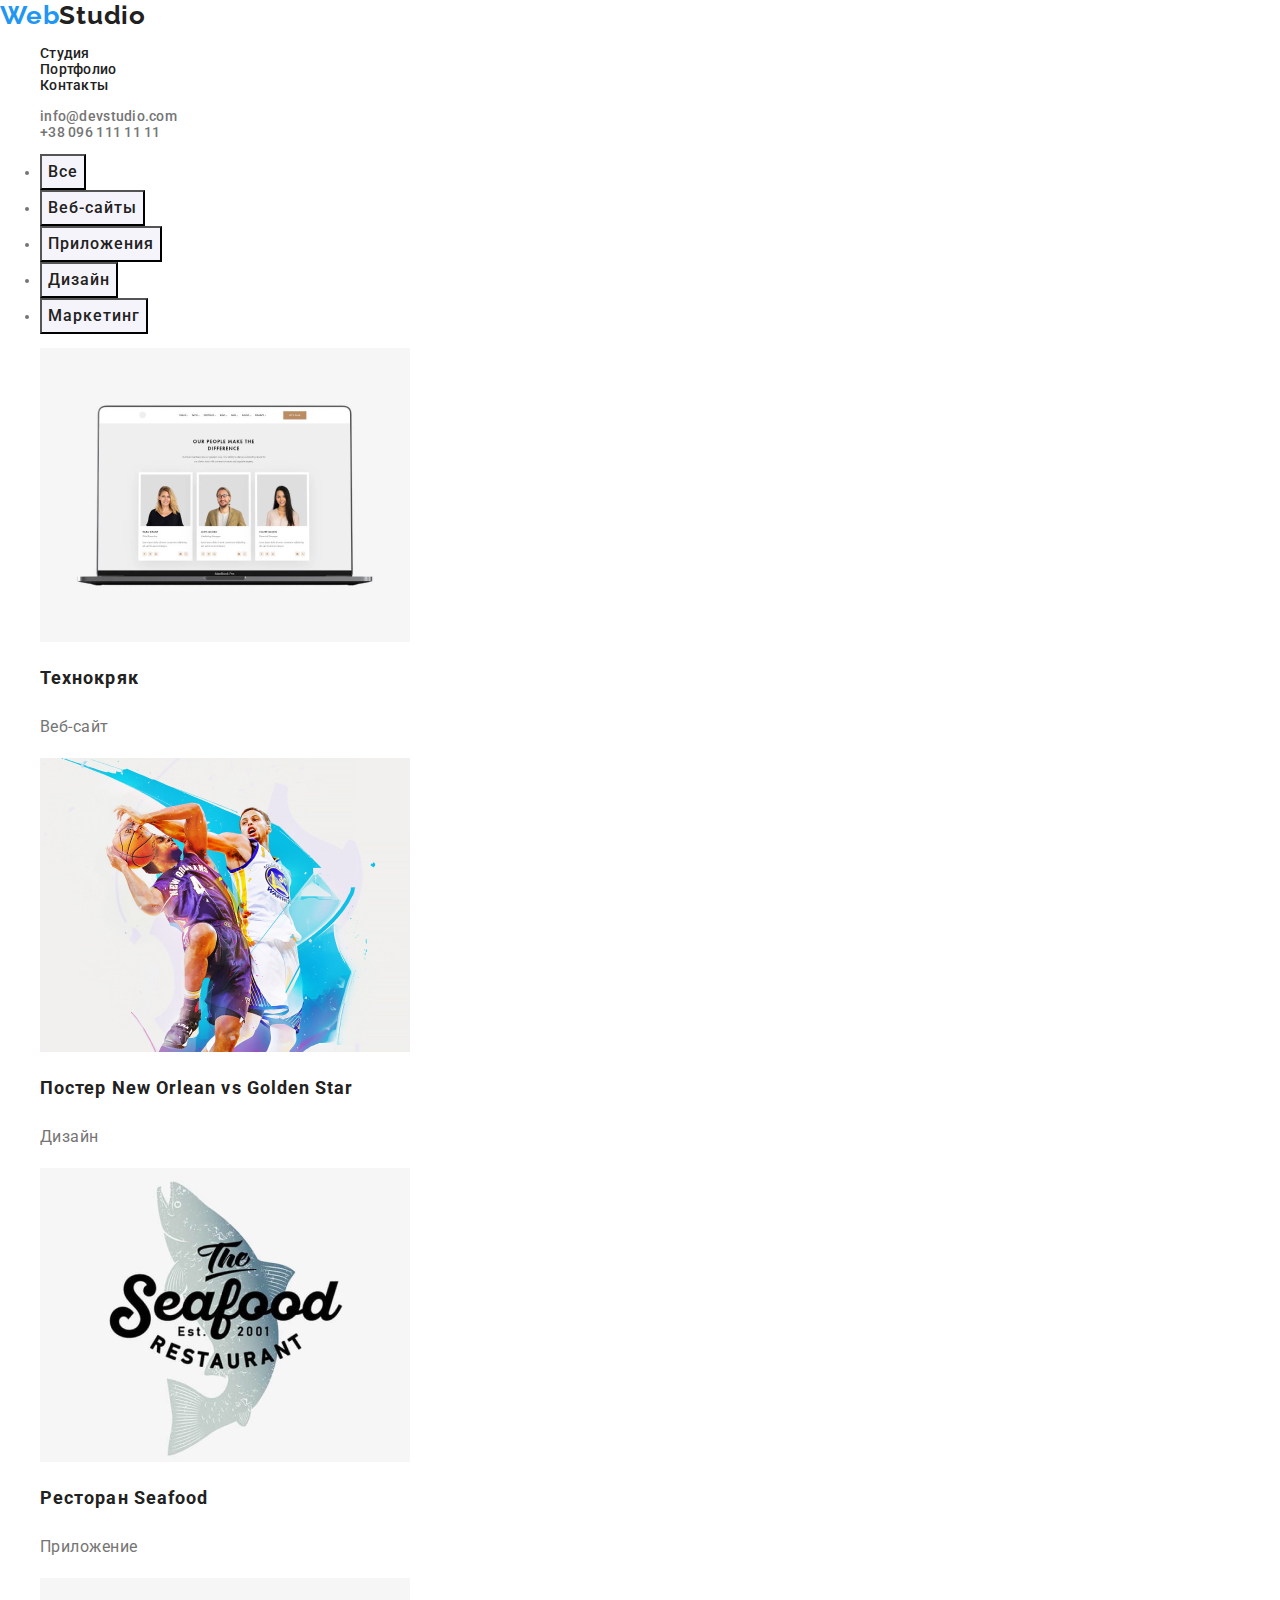
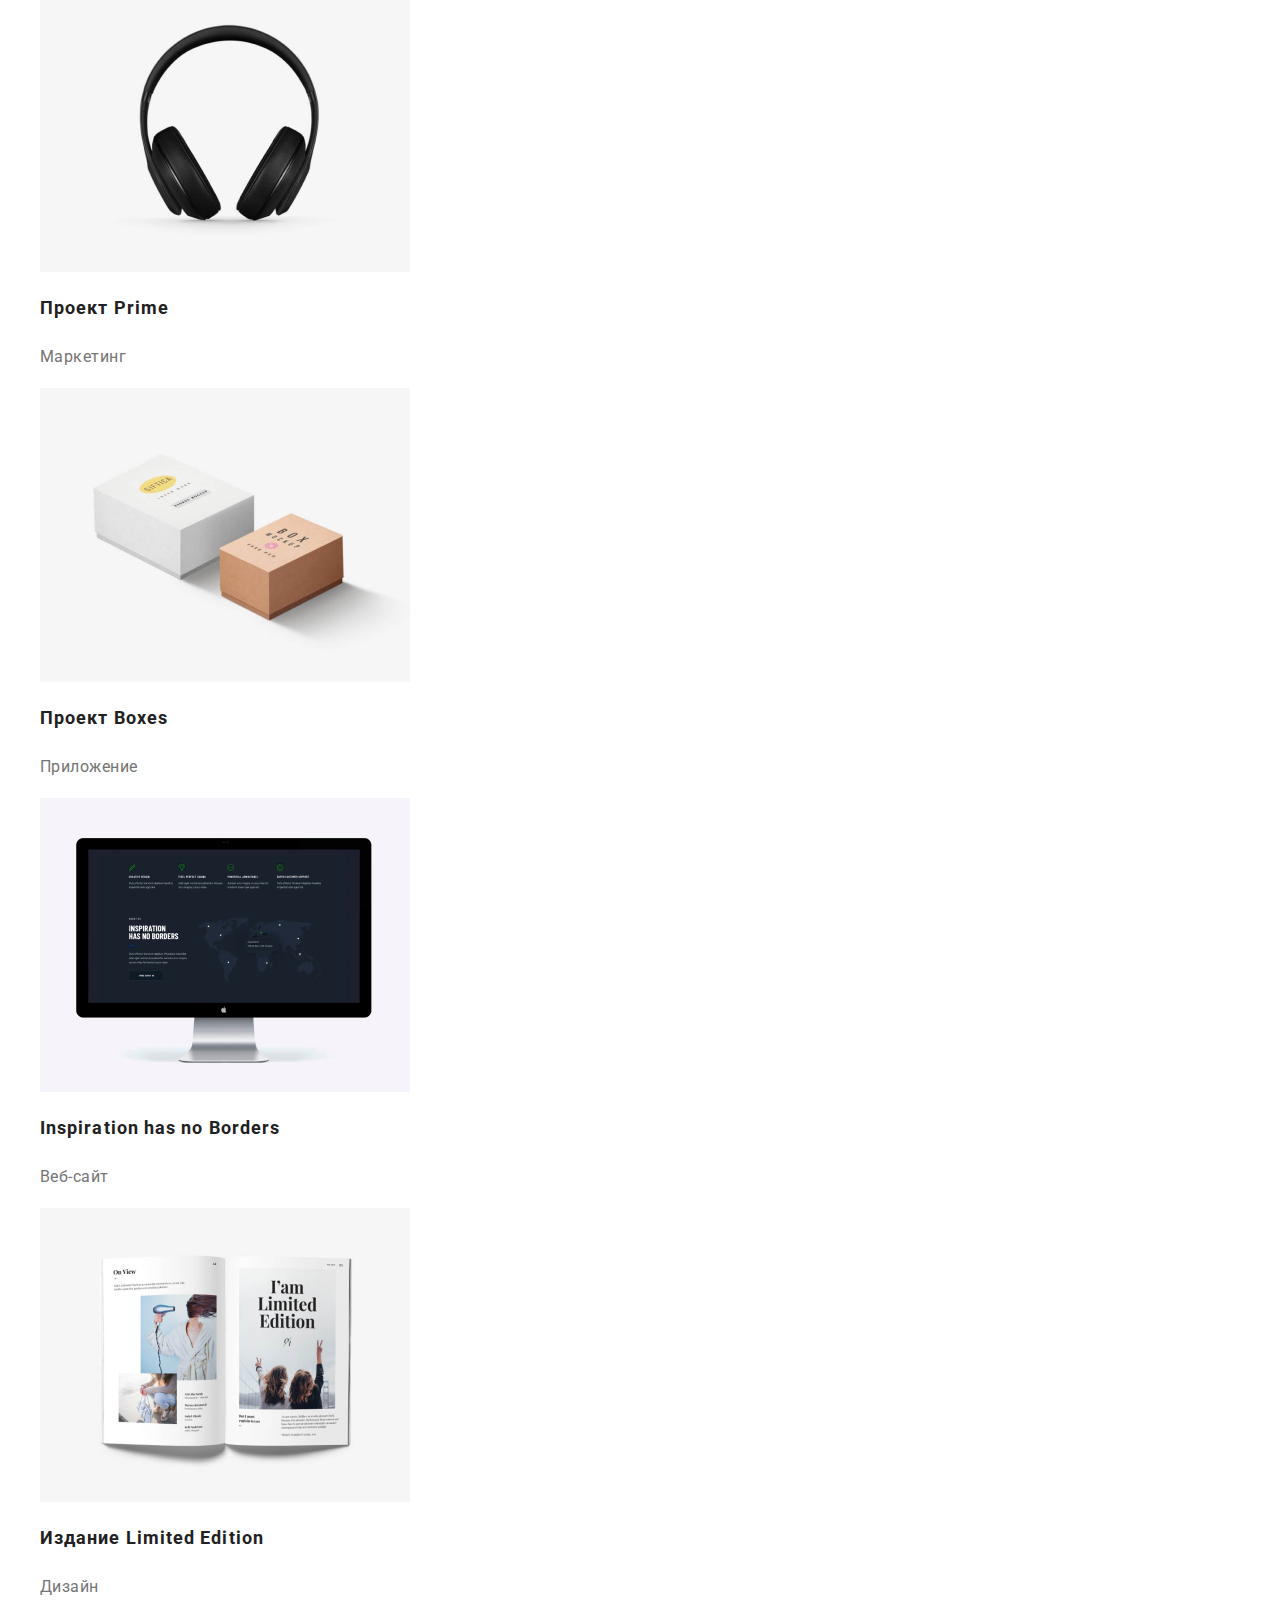
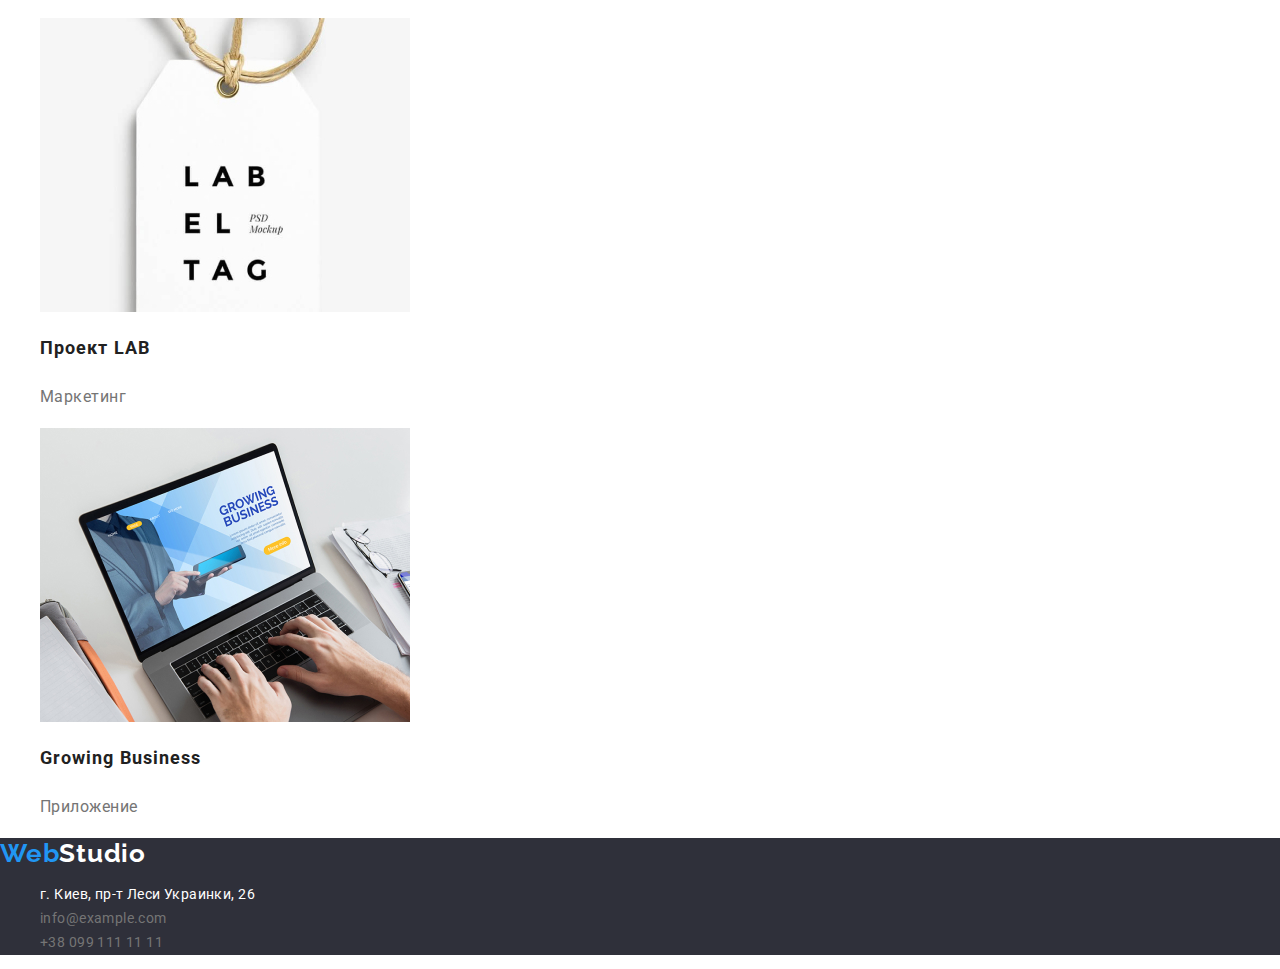
==== portfolio.html @ 71096f11 "копирует дз из предыдущего репозитория" ====
<!DOCTYPE html>
<html lang="ru">
  <head>
    <meta charset="UTF-8" />
    <meta name="viewport" content="width=device-width, initial-scale=1.0" />
    <link
      rel="stylesheet"
      href="https://cdnjs.cloudflare.com/ajax/libs/modern-normalize/1.0.0/modern-normalize.min.css"
    />
    <link
      href="https://fonts.googleapis.com/css2?family=Raleway:wght@700&family=Roboto:wght@400;500;700;900&display=swap"
      rel="stylesheet"
    />
    <link rel="stylesheet" href="./css/style.css" />
    <title>WebStudio</title>
  </head>

  <body>
    <!-- Header -->
    <header>
      <nav>
        <a lang="en" href="./index.html" class="logo"
          ><span class="logo-accent">Web</span>Studio</a
        >
        <ul class="top-menu list">
          <li><a href="./index.html" class="link">Студия</a></li>
          <li><a href="./portfolio.html" class="link">Портфолио</a></li>
          <li><a href="" class="link">Контакты</a></li>
        </ul>
      </nav>

      <address>
        <ul class="top-address list">
          <li>
            <a href="mailto:info@devstudio.com" class="link"
              >info@devstudio.com</a
            >
          </li>
          <li>
            <a href="tel:+380961111111" class="link">+38 096 111 11 11</a>
          </li>
        </ul>
      </address>
    </header>

    <!-- Main -->

    <main>
      <!-- Фильтр -->

      <ul class="filter">
        <li><button type="button" class="button">Все</button></li>
        <li><button type="button" class="button">Веб-сайты</button></li>
        <li><button type="button" class="button">Приложения</button></li>
        <li><button type="button" class="button">Дизайн</button></li>
        <li><button type="button" class="button">Маркетинг</button></li>
      </ul>

      <!-- Карточки -->

      <ul class="list">
        <li>
          <img
            src="./image/sait.jpg"
            alt="Веб-сайт компании"
            width="370"
            height="294"
          />
          <h2 class="name-card">Технокряк</h2>
          <p class="text-card">Веб-сайт</p>
        </li>
        <li>
          <img
            src="./image/basketball.jpg"
            alt="Дизайн постера"
            width="370"
            height="294"
          />
          <h2 class="name-card">Постер New Orlean vs Golden Star</h2>
          <p class="text-card">Дизайн</p>
        </li>
        <li>
          <img
            src="./image/restaurant.jpg"
            alt="Приложение для ресторана"
            width="370"
            height="294"
          />
          <h2 class="name-card">Ресторан Seafood</h2>
          <p class="text-card">Приложение</p>
        </li>
        <li>
          <img
            src="./image/naushniki.jpg"
            alt="Наушники"
            width="370"
            height="294"
          />
          <h2 class="name-card">Проект Prime</h2>
          <p class="text-card">Маркетинг</p>
        </li>
        <li>
          <img
            src="./image/boxes.jpg"
            alt="Две коробки"
            width="370"
            height="294"
          />
          <h2 class="name-card">Проект Boxes</h2>
          <p class="text-card">Приложение</p>
        </li>
        <li>
          <img
            src="./image/karta.jpg"
            alt="Веб-сайт"
            width="370"
            height="294"
          />
          <h2 class="name-card">Inspiration has no Borders</h2>
          <p class="text-card">Веб-сайт</p>
        </li>
        <li>
          <img
            src="./image/izdanie.jpg"
            alt="Дизайн для издания"
            width="370"
            height="294"
          />
          <h2 class="name-card">Издание Limited Edition</h2>
          <p class="text-card">Дизайн</p>
        </li>
        <li>
          <img
            src="./image/lab.jpg"
            alt="Проект LAB"
            width="370"
            height="294"
          />
          <h2 class="name-card">Проект LAB</h2>
          <p class="text-card">Маркетинг</p>
        </li>
        <li>
          <img
            src="./image/noutbook.jpg"
            alt="Ноутбук"
            width="370"
            height="294"
          />
          <h2 class="name-card">Growing Business</h2>
          <p class="text-card">Приложение</p>
        </li>
      </ul>
    </main>

    <!-- Footer -->

    <footer class="footer">
      <div>
        <a lang="en" href="./index.html" class="logo"
          ><span class="logo-accent">Web</span>Studio</a
        >
        <address>
          <ul class="footer-address list">
            <li>
              <a
                href="https://goo.gl/maps/jd2Q6fffBSF1kD2X9"
                class="link contact-address"
                target="_blank"
                >г. Киев, пр-т Леси Украинки, 26</a
              >
            </li>
            <li>
              <a href="mailto:info@example.com" class="link"
                >info@example.com</a
              >
            </li>
            <li>
              <a href="tel:+380991111111" class="link">+38 099 111 11 11</a>
            </li>
          </ul>
        </address>
      </div>
    </footer>
  </body>
</html>
---- css/style.css ----
:root {
  --main-color: #757575;
  --accent-color: #2196f3;
  --title-color: #212121;
  --white-color: #ffffff;
  --bgc-footer: #2f303a;
  --footer-color: color: rgba(255, 255, 255, 0.6);
  --btn-filter-color: #F5F4FA;
}

/* Base */

body {
    font-family: Roboto;
    font-style: normal;
    font-weight: 400;
    font-size: 14px;
    line-height: 1.16;
    letter-spacing: 0.02em;

    color: var(--main-color);
}

.list {
  list-style: none;
}

.link {
  text-decoration: none;
      font-style: normal;
}

.button {
font-weight: 700;
font-size: 16px;
line-height: 1.87;
letter-spacing: 0.06em;

  background-color: var(--accent-color);
  color: var(--white-color);
}

.title {
  font-size: 14px;
font-weight: 700;
letter-spacing: 0.03em;
text-transform: uppercase;

  color: var(--title-color);
}

/* Header */

.logo {
  font-family: Raleway;
  font-size: 26px;
  font-weight: 700;
  line-height: 1.19;
  letter-spacing: 0.03em;

  color: var(--title-color);
  text-decoration: none;
}

.logo-accent {
 color: var(--accent-color);
}

.top-menu .link {
  font-weight: 500;
  color: var(--title-color);
}

.top-menu .link:hover,
.top-menu .link:focus {
  color: var(--accent-color);
}

.top-address .link {
  font-weight: 500;
  color: var(--main-color);
}

.top-address .link:hover,
.top-address .link:focus {
  color: var(--accent-color);
}

/* Герой */

.hero {
  background-color: var(--title-color);
}

.main-title {
font-weight: 900;
font-size: 44px;
line-height: 1.36;
letter-spacing: 0.06em;
text-transform: uppercase;

  color: var(--white-color);
}

/* Преимущества */

.advantage .text {
  line-height: 1.71;

letter-spacing: 0.03em;
}

/* Чем мы занимаемся */


/* Команда */

.name {
  font-weight: 500;
font-size: 16px;
line-height: 1.18;
letter-spacing: 0.03em;
color: var(--title-color);
}

/* Footer */

.footer {
  background-color: var(--bgc-footer);
}

.footer-address {
  font-size: 14px;
line-height: 1.71;
letter-spacing: 0.03em;
}

.footer .logo {
  color: var(--white-color);
}

.footer-address .link {
  color: var(--footer-color);
}

.footer-address .contact-address {
    color: var(--white-color);
}


/* Portfolio */

/* filter */

.filter .button {
  background-color: var(--btn-filter-color);
  color: var(--title-color);
  font-weight: 500;
}

.filter .button:hover, .filter .button:focus {
  background-color: var(--accent-color);
  color: var(--white-color);
  
}

/* Cards */

.name-card {
  font-weight: 700;
font-size: 18px;
line-height: 2;
letter-spacing: 0.06em;
color: var(--title-color);
}

.text-card {
  font-size: 16px;
line-height: 1.87;
letter-spacing: 0.03em;
}
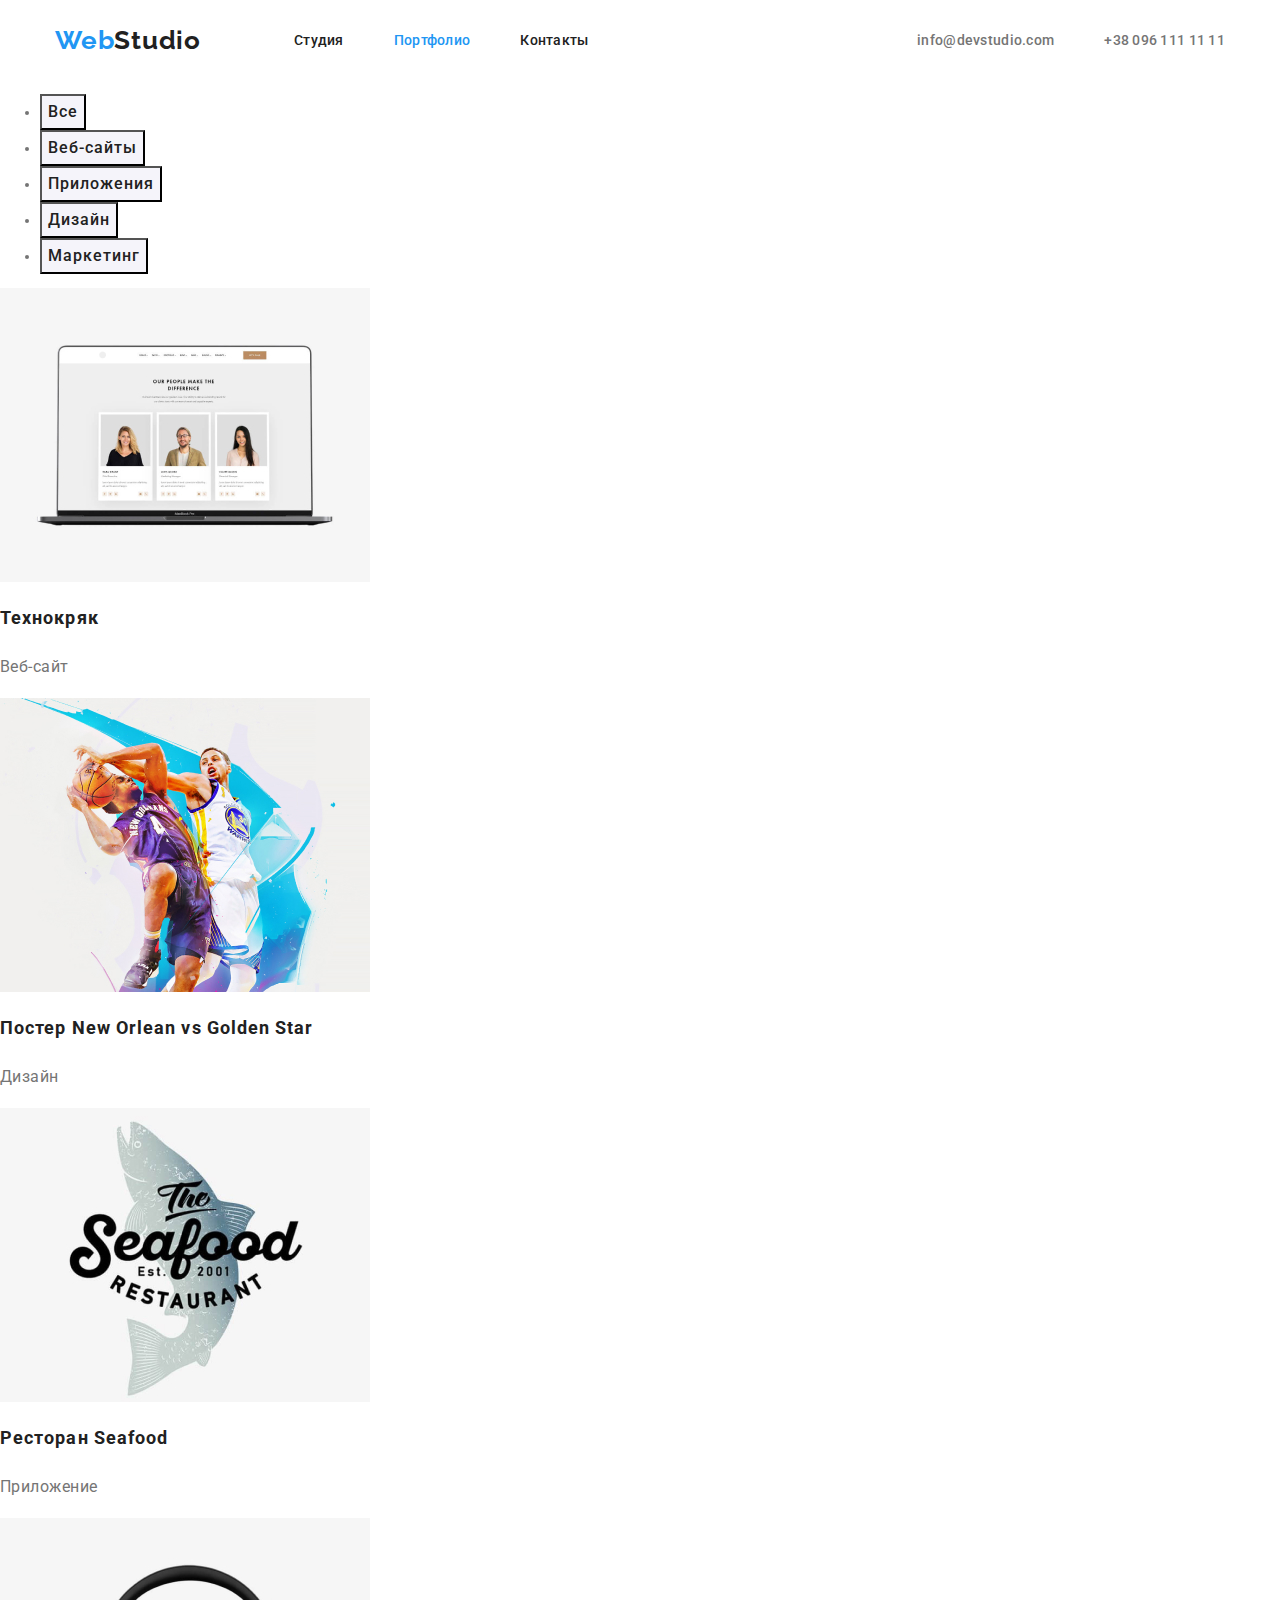
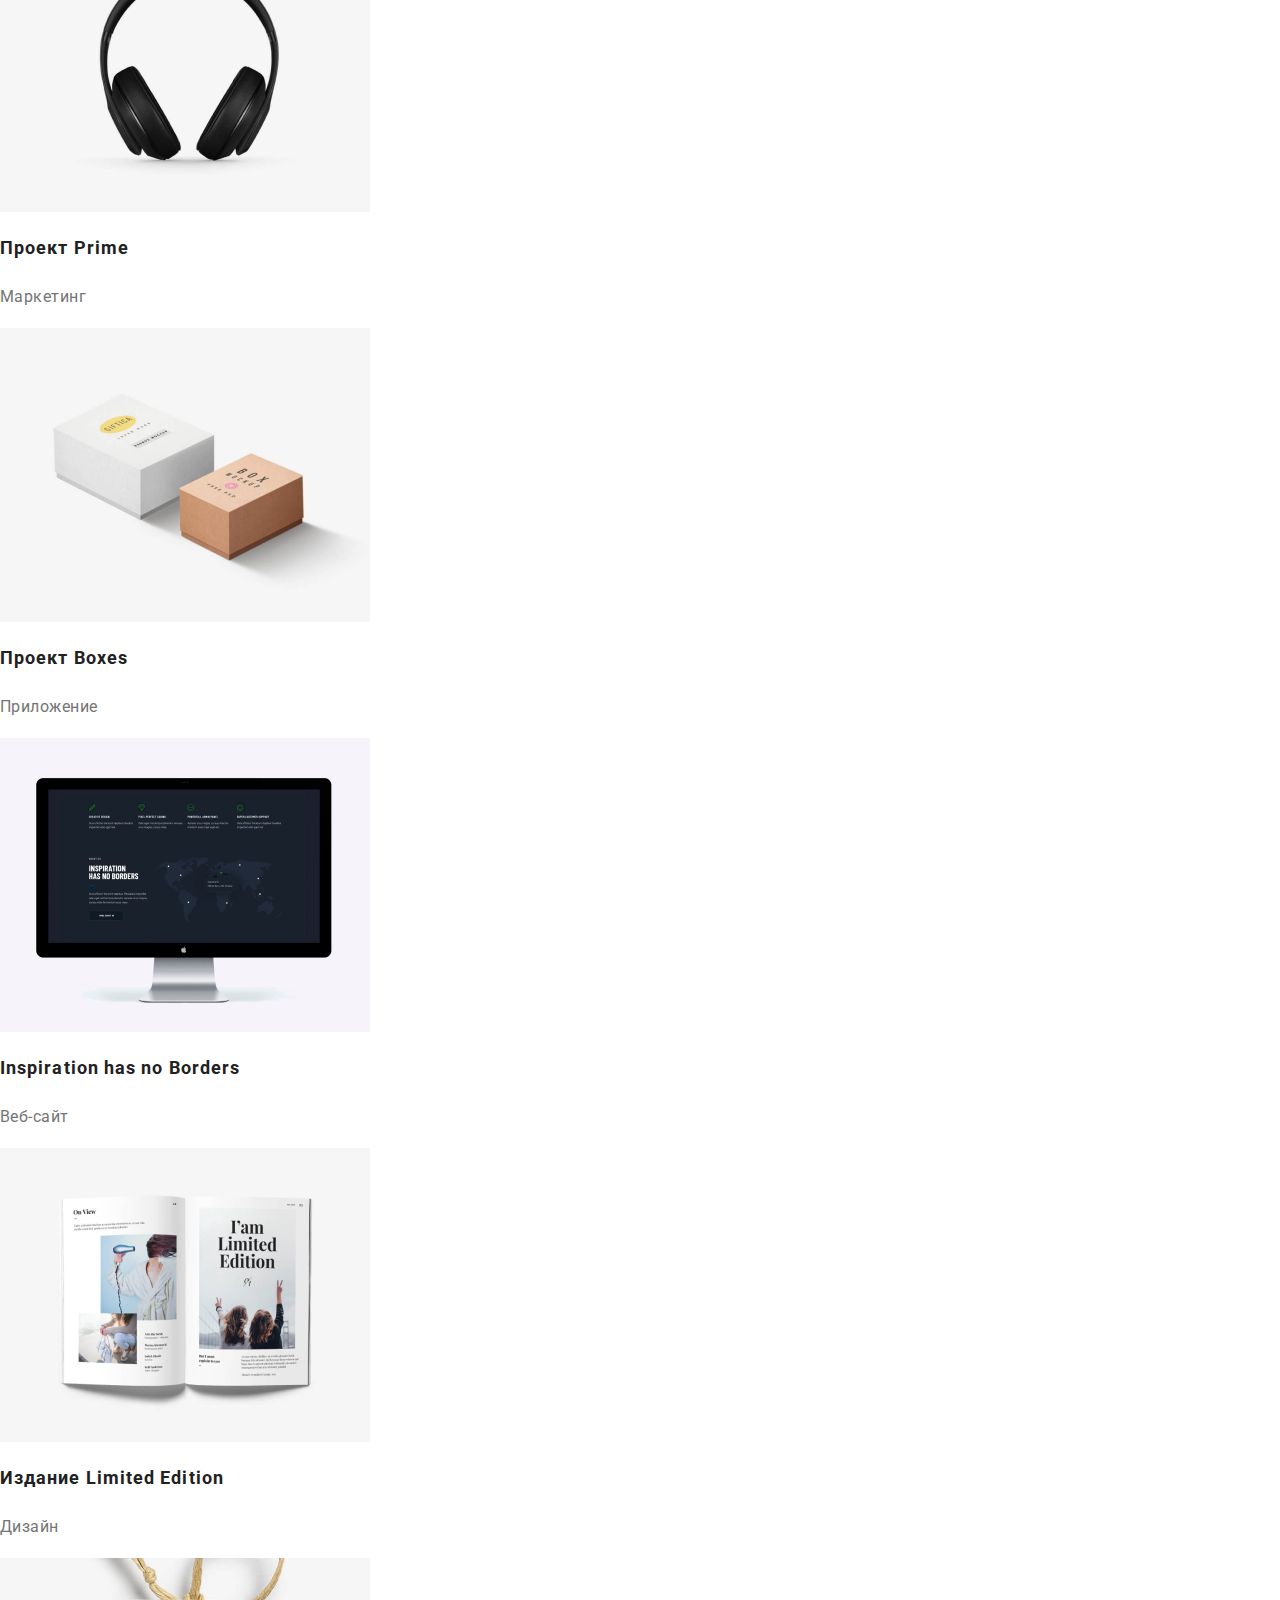
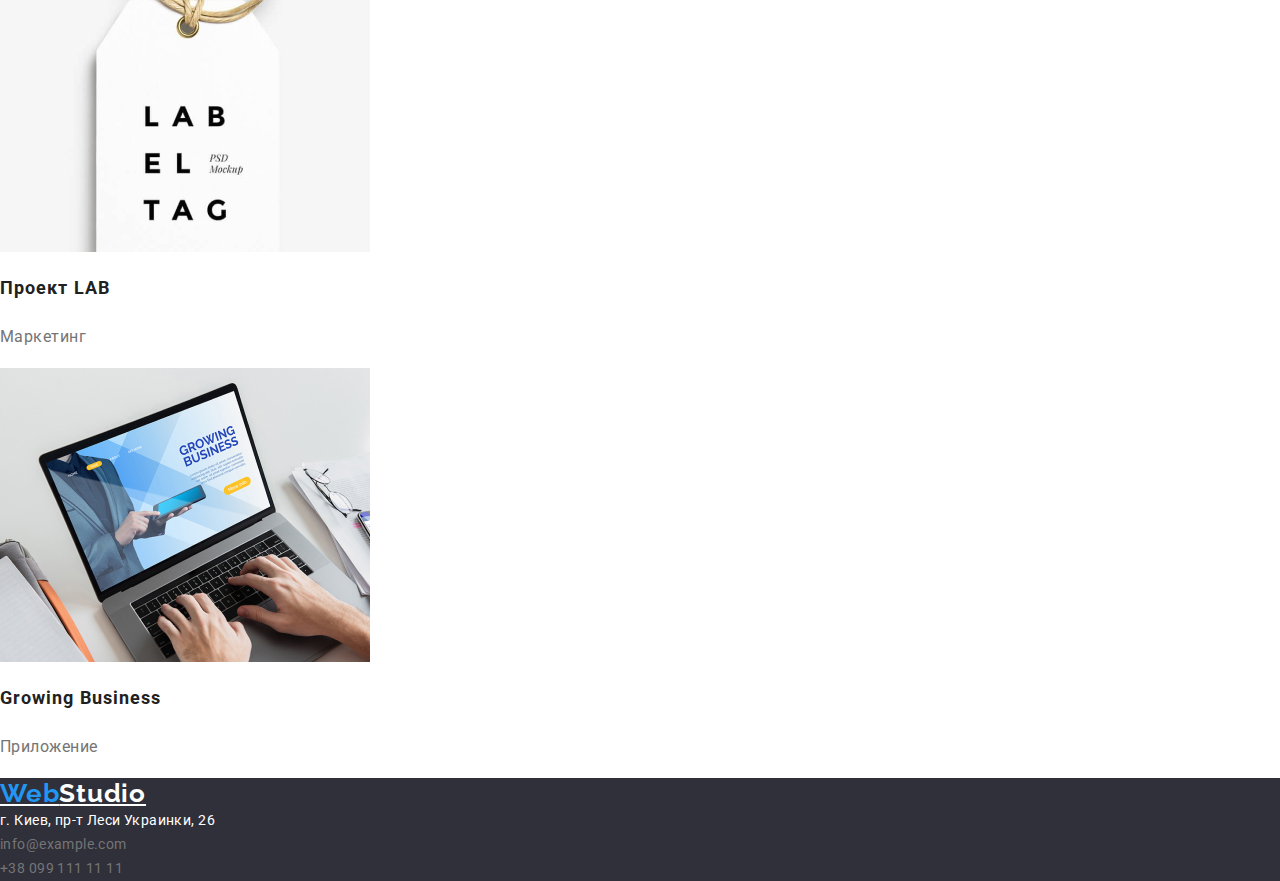
==== commit d2dd3b2d: "оформляет отступы для элементов хедера" ====
--- a/portfolio.html
+++ b/portfolio.html
@@ -18,29 +18,37 @@
   <body>
     <!-- Header -->
     <header>
-      <nav>
-        <a lang="en" href="./index.html" class="logo"
-          ><span class="logo-accent">Web</span>Studio</a
-        >
-        <ul class="top-menu list">
-          <li><a href="./index.html" class="link">Студия</a></li>
-          <li><a href="./portfolio.html" class="link">Портфолио</a></li>
-          <li><a href="" class="link">Контакты</a></li>
-        </ul>
-      </nav>
+      <div class="container navigation">
+        <div class="main-nav">
+          <a lang="en" href="./index.html" class="logo link"
+            ><span class="logo-accent">Web</span>Studio</a
+          >
+          <nav>
+            <ul class="top-menu list">
+              <li class="item">
+                <a href="./index.html" class="link">Студия</a>
+              </li>
+              <li class="item">
+                <a href="./portfolio.html" class="link current">Портфолио</a>
+              </li>
+              <li class="item"><a href="" class="link">Контакты</a></li>
+            </ul>
+          </nav>
+        </div>
 
-      <address>
-        <ul class="top-address list">
-          <li>
-            <a href="mailto:info@devstudio.com" class="link"
-              >info@devstudio.com</a
-            >
-          </li>
-          <li>
-            <a href="tel:+380961111111" class="link">+38 096 111 11 11</a>
-          </li>
-        </ul>
-      </address>
+        <address class="address">
+          <ul class="top-address list">
+            <li class="item">
+              <a href="mailto:info@devstudio.com" class="link"
+                >info@devstudio.com</a
+              >
+            </li>
+            <li class="item">
+              <a href="tel:+380961111111" class="link">+38 096 111 11 11</a>
+            </li>
+          </ul>
+        </address>
+      </div>
     </header>
 
     <!-- Main -->
--- a/css/style.css
+++ b/css/style.css
@@ -23,9 +23,12 @@
 
 .list {
   list-style: none;
+  padding: 0;
+  margin: 0;
 }
 
 .link {
+  display: block;
   text-decoration: none;
       font-style: normal;
 }
@@ -49,9 +52,19 @@
   color: var(--title-color);
 }
 
+.container {
+  margin-left: auto;
+  margin-right: auto;
+  padding-left: 15px;
+  padding-right: 15px;
+  width: 1200px;
+}
+
 /* Header */
 
 .logo {
+margin-right: 93px;
+
   font-family: Raleway;
   font-size: 26px;
   font-weight: 700;
@@ -59,11 +72,14 @@
   letter-spacing: 0.03em;
 
   color: var(--title-color);
-  text-decoration: none;
 }
 
 .logo-accent {
  color: var(--accent-color);
+}
+
+.top-menu {
+  display: flex;
 }
 
 .top-menu .link {
@@ -76,6 +92,18 @@
   color: var(--accent-color);
 }
 
+.top-menu .item:not(:last-child) {
+  margin-right: 50px;
+}
+
+.link.current {
+  color: var(--accent-color);
+}
+
+.top-address {
+  display: flex;
+}
+
 .top-address .link {
   font-weight: 500;
   color: var(--main-color);
@@ -84,6 +112,25 @@
 .top-address .link:hover,
 .top-address .link:focus {
   color: var(--accent-color);
+}
+
+.top-address .item:not(:last-child) {
+  margin-right: 50px;
+}
+
+.navigation {
+  display: flex;
+  align-items: center;
+  height: 80px;
+}
+
+.main-nav {
+  display: flex;
+  align-items: center;
+}
+
+.address {
+  margin-left: auto;
 }
 
 /* Герой */
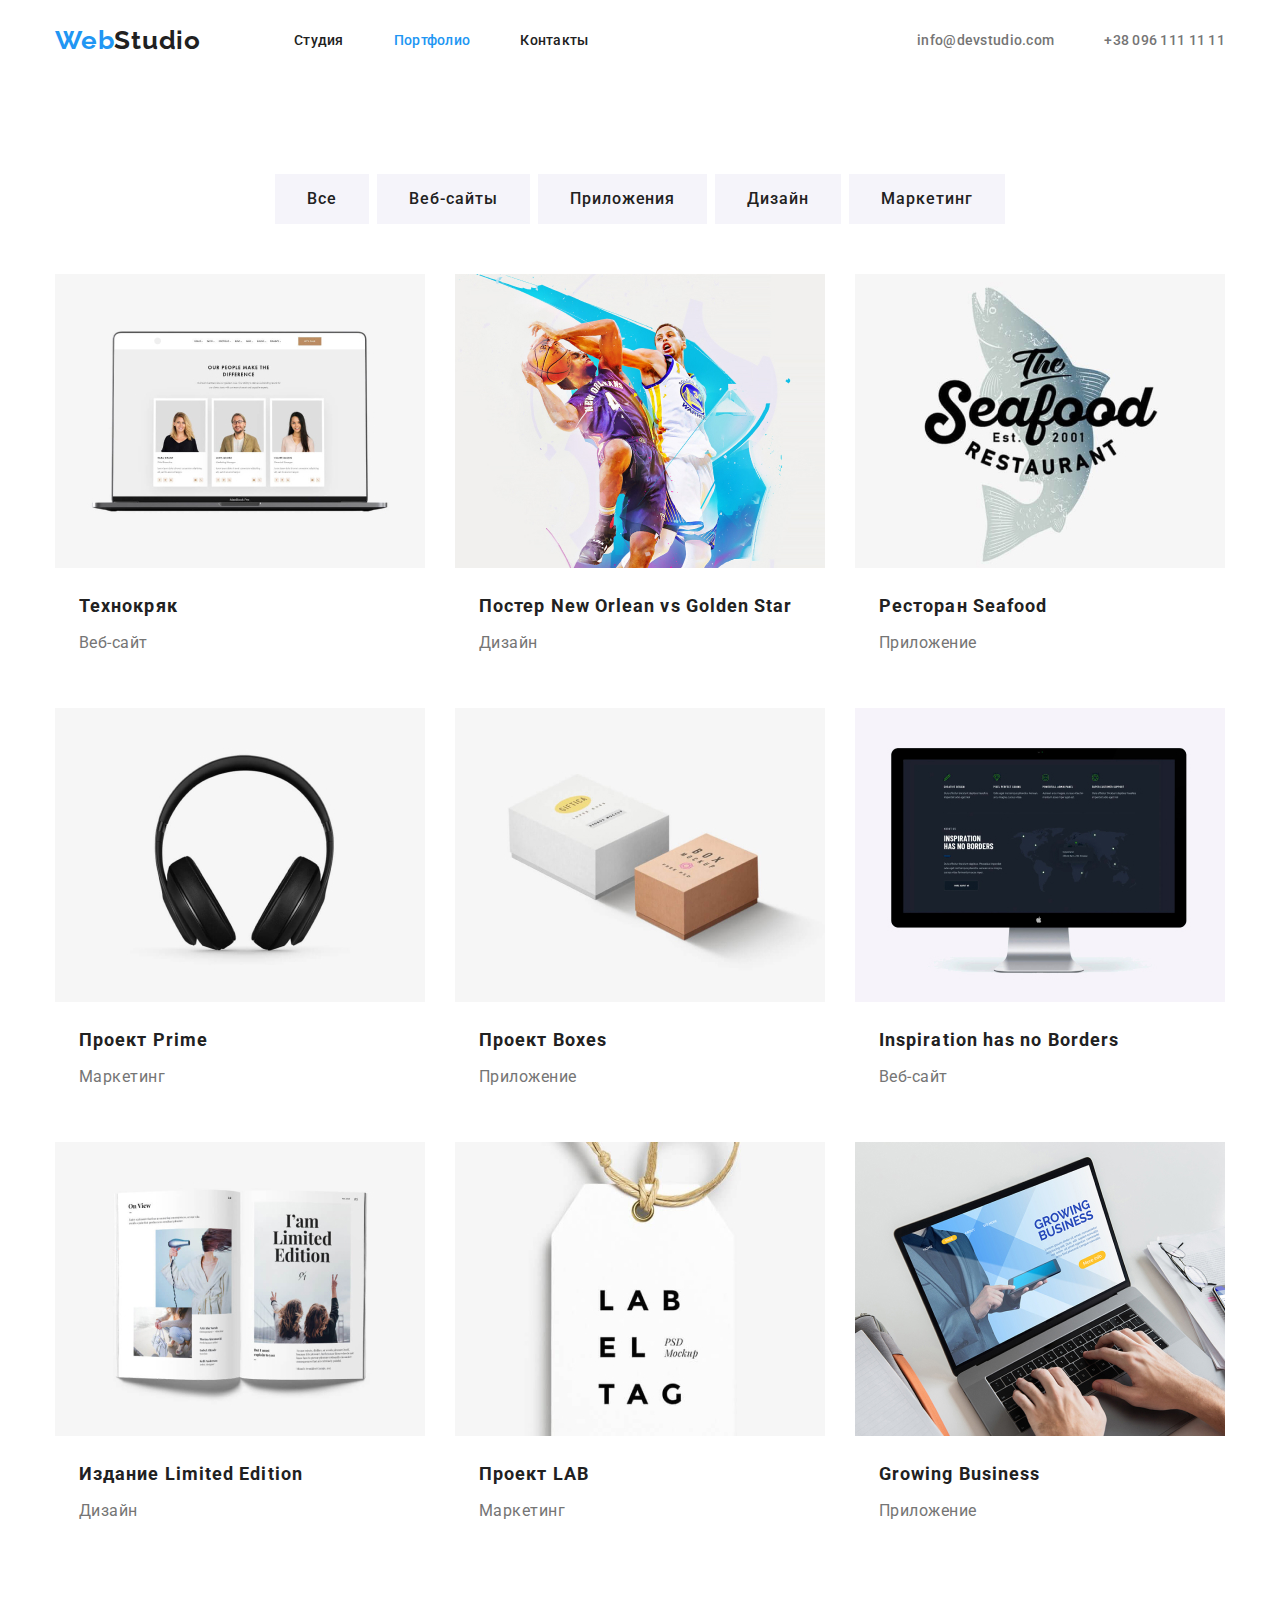
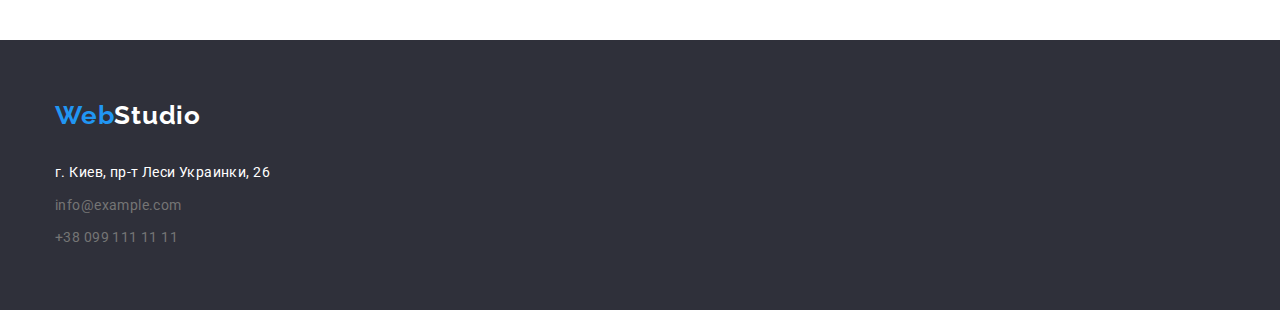
==== commit eaaffaaa: "позиционирует элементы с помощью flex" ====
--- a/portfolio.html
+++ b/portfolio.html
@@ -54,139 +54,172 @@
     <!-- Main -->
 
     <main>
-      <!-- Фильтр -->
-
-      <ul class="filter">
-        <li><button type="button" class="button">Все</button></li>
-        <li><button type="button" class="button">Веб-сайты</button></li>
-        <li><button type="button" class="button">Приложения</button></li>
-        <li><button type="button" class="button">Дизайн</button></li>
-        <li><button type="button" class="button">Маркетинг</button></li>
-      </ul>
-
-      <!-- Карточки -->
-
-      <ul class="list">
-        <li>
-          <img
-            src="./image/sait.jpg"
-            alt="Веб-сайт компании"
-            width="370"
-            height="294"
-          />
-          <h2 class="name-card">Технокряк</h2>
-          <p class="text-card">Веб-сайт</p>
-        </li>
-        <li>
-          <img
-            src="./image/basketball.jpg"
-            alt="Дизайн постера"
-            width="370"
-            height="294"
-          />
-          <h2 class="name-card">Постер New Orlean vs Golden Star</h2>
-          <p class="text-card">Дизайн</p>
-        </li>
-        <li>
-          <img
-            src="./image/restaurant.jpg"
-            alt="Приложение для ресторана"
-            width="370"
-            height="294"
-          />
-          <h2 class="name-card">Ресторан Seafood</h2>
-          <p class="text-card">Приложение</p>
-        </li>
-        <li>
-          <img
-            src="./image/naushniki.jpg"
-            alt="Наушники"
-            width="370"
-            height="294"
-          />
-          <h2 class="name-card">Проект Prime</h2>
-          <p class="text-card">Маркетинг</p>
-        </li>
-        <li>
-          <img
-            src="./image/boxes.jpg"
-            alt="Две коробки"
-            width="370"
-            height="294"
-          />
-          <h2 class="name-card">Проект Boxes</h2>
-          <p class="text-card">Приложение</p>
-        </li>
-        <li>
-          <img
-            src="./image/karta.jpg"
-            alt="Веб-сайт"
-            width="370"
-            height="294"
-          />
-          <h2 class="name-card">Inspiration has no Borders</h2>
-          <p class="text-card">Веб-сайт</p>
-        </li>
-        <li>
-          <img
-            src="./image/izdanie.jpg"
-            alt="Дизайн для издания"
-            width="370"
-            height="294"
-          />
-          <h2 class="name-card">Издание Limited Edition</h2>
-          <p class="text-card">Дизайн</p>
-        </li>
-        <li>
-          <img
-            src="./image/lab.jpg"
-            alt="Проект LAB"
-            width="370"
-            height="294"
-          />
-          <h2 class="name-card">Проект LAB</h2>
-          <p class="text-card">Маркетинг</p>
-        </li>
-        <li>
-          <img
-            src="./image/noutbook.jpg"
-            alt="Ноутбук"
-            width="370"
-            height="294"
-          />
-          <h2 class="name-card">Growing Business</h2>
-          <p class="text-card">Приложение</p>
-        </li>
-      </ul>
+      <section class="portfolio">
+        <div class="container">
+          <!-- Фильтр -->
+
+          <ul class="filter list">
+            <li class="item"><a href="" class="link button">Все</a></li>
+            <li class="item"><a href="" class="link button">Веб-сайты</a></li>
+            <li class="item"><a href="" class="link button">Приложения</a></li>
+            <li class="item"><a href="" class="link button">Дизайн</a></li>
+            <li class="item"><a href="" class="link button">Маркетинг</a></li>
+          </ul>
+
+          <!-- Карточки -->
+
+          <ul class="list cards">
+            <li class="item">
+              <img
+                src="./image/sait.jpg"
+                alt="Веб-сайт компании"
+                width="370"
+                height="294"
+                class="card-foto"
+              />
+              <div class="card-desc">
+                <h2 class="name-card">Технокряк</h2>
+                <p class="text-card">Веб-сайт</p>
+              </div>
+            </li>
+            <li class="item">
+              <img
+                src="./image/basketball.jpg"
+                alt="Дизайн постера"
+                width="370"
+                height="294"
+                class="card-foto"
+              />
+              <div class="card-desc">
+                <h2 class="name-card">Постер New Orlean vs Golden Star</h2>
+                <p class="text-card">Дизайн</p>
+              </div>
+            </li>
+            <li class="item">
+              <img
+                src="./image/restaurant.jpg"
+                alt="Приложение для ресторана"
+                width="370"
+                height="294"
+                class="card-foto"
+              />
+              <div class="card-desc">
+                <h2 class="name-card">Ресторан Seafood</h2>
+                <p class="text-card">Приложение</p>
+              </div>
+            </li>
+            <li class="item">
+              <img
+                src="./image/naushniki.jpg"
+                alt="Наушники"
+                width="370"
+                height="294"
+                class="card-foto"
+              />
+              <div class="card-desc">
+                <h2 class="name-card">Проект Prime</h2>
+                <p class="text-card">Маркетинг</p>
+              </div>
+            </li>
+            <li class="item">
+              <img
+                src="./image/boxes.jpg"
+                alt="Две коробки"
+                width="370"
+                height="294"
+                class="card-foto"
+              />
+              <div class="card-desc">
+                <h2 class="name-card">Проект Boxes</h2>
+                <p class="text-card">Приложение</p>
+              </div>
+            </li>
+            <li class="item">
+              <img
+                src="./image/karta.jpg"
+                alt="Веб-сайт"
+                width="370"
+                height="294"
+                class="card-foto"
+              />
+              <div class="card-desc">
+                <h2 class="name-card">Inspiration has no Borders</h2>
+                <p class="text-card">Веб-сайт</p>
+              </div>
+            </li>
+            <li class="item">
+              <img
+                src="./image/izdanie.jpg"
+                alt="Дизайн для издания"
+                width="370"
+                height="294"
+                class="card-foto"
+              />
+              <div class="card-desc">
+                <h2 class="name-card">Издание Limited Edition</h2>
+                <p class="text-card">Дизайн</p>
+              </div>
+            </li>
+            <li class="item">
+              <img
+                src="./image/lab.jpg"
+                alt="Проект LAB"
+                width="370"
+                height="294"
+                class="card-foto"
+              />
+              <div class="card-desc">
+                <h2 class="name-card">Проект LAB</h2>
+                <p class="text-card">Маркетинг</p>
+              </div>
+            </li>
+            <li class="item">
+              <img
+                src="./image/noutbook.jpg"
+                alt="Ноутбук"
+                width="370"
+                height="294"
+                class="card-foto"
+              />
+              <div class="card-desc">
+                <h2 class="name-card">Growing Business</h2>
+                <p class="text-card">Приложение</p>
+              </div>
+            </li>
+          </ul>
+        </div>
+      </section>
     </main>
 
     <!-- Footer -->
 
     <footer class="footer">
-      <div>
-        <a lang="en" href="./index.html" class="logo"
-          ><span class="logo-accent">Web</span>Studio</a
-        >
-        <address>
-          <ul class="footer-address list">
-            <li>
-              <a
-                href="https://goo.gl/maps/jd2Q6fffBSF1kD2X9"
-                class="link contact-address"
-                target="_blank"
-                >г. Киев, пр-т Леси Украинки, 26</a
-              >
-            </li>
-            <li>
-              <a href="mailto:info@example.com" class="link"
-                >info@example.com</a
-              >
-            </li>
-            <li>
-              <a href="tel:+380991111111" class="link">+38 099 111 11 11</a>
-            </li>
-          </ul>
-        </address>
+      <div class="container">
+        <div>
+          <a lang="en" href="./index.html" class="logo link"
+            ><span class="logo-accent">Web</span>Studio</a
+          >
+          <address>
+            <ul class="footer-address list">
+              <li class="item">
+                <a
+                  href="https://goo.gl/maps/jd2Q6fffBSF1kD2X9"
+                  class="link contact-address"
+                  target="_blank"
+                  >г. Киев, пр-т Леси Украинки, 26</a
+                >
+              </li>
+              <li class="item">
+                <a href="mailto:info@example.com" class="link"
+                  >info@example.com</a
+                >
+              </li>
+              <li class="item">
+                <a href="tel:+380991111111" class="link">+38 099 111 11 11</a>
+              </li>
+            </ul>
+          </address>
+        </div>
       </div>
     </footer>
   </body>
--- a/css/style.css
+++ b/css/style.css
@@ -34,6 +34,10 @@
 }
 
 .button {
+  padding-top: 10px;
+  padding-bottom: 10px;
+  padding-left: 32px;
+  padding-right: 32px;
 font-weight: 700;
 font-size: 16px;
 line-height: 1.87;
@@ -44,10 +48,13 @@
 }
 
 .title {
-  font-size: 14px;
-font-weight: 700;
-letter-spacing: 0.03em;
-text-transform: uppercase;
+  margin-top: 0;
+  margin-bottom: 50px;
+  font-weight: 700;
+font-size: 36px;
+line-height: 1.16;
+letter-spacing: 0.03em;
+  text-align: center;
 
   color: var(--title-color);
 }
@@ -60,6 +67,21 @@
   width: 1200px;
 }
 
+.visually-hidden {
+  position: absolute !important;
+  clip: rect(1px 1px 1px 1px); /* IE6, IE7 */
+  clip: rect(1px, 1px, 1px, 1px);
+  padding:0 !important;
+  border:0 !important;
+  height: 1px !important; 
+  width: 1px !important; 
+  overflow: hidden;
+}
+
+img {
+  display: block;
+}
+
 /* Header */
 
 .logo {
@@ -136,43 +158,135 @@
 /* Герой */
 
 .hero {
+  padding-top: 200px;
+  padding-bottom: 200px;
   background-color: var(--title-color);
 }
 
+.hero .container {
+  display: flex;
+  flex-direction: column;
+  align-items: center;
+}
+
 .main-title {
+  margin-top: 0;
+  margin-bottom: 30px;
+  margin-left: auto;
+  margin-right: auto;
 font-weight: 900;
 font-size: 44px;
 line-height: 1.36;
 letter-spacing: 0.06em;
 text-transform: uppercase;
+text-align: center;
+
+width: 696px;
 
   color: var(--white-color);
 }
 
 /* Преимущества */
 
+.advantage {
+  padding-top: 94px;
+  padding-bottom: 94px;
+}
+
 .advantage .text {
+  margin-top: 0;
+  margin-bottom: 0;
   line-height: 1.71;
 
 letter-spacing: 0.03em;
 }
 
+.advantage-title {
+margin-top: 0;
+margin-bottom: 10px;
+font-size: 14px;
+font-weight: 700;
+letter-spacing: 0.03em;
+text-transform: uppercase;
+color: var(--title-color);
+}
+
+.advantage .list {
+  display: flex;
+}
+
+.advantage .item {
+  width: 270px;
+}
+
+.advantage .item:not(:last-child) {
+  margin-right: 30px;
+}
+
 /* Чем мы занимаемся */
 
+.work {
+  margin-bottom: 94px;
+}
+
+.work .list {
+  display: flex;
+}
+
+.work .item {
+  width: 370px;
+}
+
+.work .item:not(:last-child) {
+  margin-right: 30px;
+}
 
 /* Команда */
 
+.team {
+  padding-top: 94px;
+  padding-bottom: 94px;
+}
+
+.team .list {
+  display: flex;
+}
+
+.team .item {
+  padding-bottom: 30px;
+  width: 270px;
+}
+
+.team .item:not(:last-child) {
+  margin-right: 30px;
+}
+
 .name {
+  margin-top: 0;
+  margin-bottom: 10px;
   font-weight: 500;
 font-size: 16px;
 line-height: 1.18;
 letter-spacing: 0.03em;
+text-align: center;
 color: var(--title-color);
 }
 
+.specialty {
+  margin-top: 0;
+  margin-bottom: 0;
+  text-align: center;
+}
+
+.photo {
+  margin-bottom: 30px;
+}
+
 /* Footer */
 
 .footer {
+  padding-top: 60px;
+  padding-bottom: 60px;
   background-color: var(--bgc-footer);
 }
 
@@ -183,6 +297,7 @@
 }
 
 .footer .logo {
+  margin-bottom: 30px;
   color: var(--white-color);
 }
 
@@ -194,10 +309,30 @@
     color: var(--white-color);
 }
 
+.footer-address .item:not(:last-child) {
+margin-bottom: 9px;
+}
+
 
 /* Portfolio */
 
+.portfolio {
+  padding-top: 94px;
+  padding-bottom: 94px;
+}
+
+.portfolio .container {
+  display: flex;
+  flex-direction: column;
+  align-items: center;
+}
+
 /* filter */
+
+.filter {
+  display: flex;
+  margin-bottom: 50px;
+}
 
 .filter .button {
   background-color: var(--btn-filter-color);
@@ -208,12 +343,28 @@
 .filter .button:hover, .filter .button:focus {
   background-color: var(--accent-color);
   color: var(--white-color);
-  
+}
+
+.filter .item:not(:last-child) {
+  margin-right: 8px;
 }
 
 /* Cards */
 
+.cards {
+  display: flex;
+  flex-wrap: wrap;
+  margin: -15px;
+}
+
+.cards .item {
+  margin: 15px;
+  width: 370px;
+}
+
 .name-card {
+  margin-top: 0;
+  margin-bottom: 4px;
   font-weight: 700;
 font-size: 18px;
 line-height: 2;
@@ -222,7 +373,14 @@
 }
 
 .text-card {
+  margin-top: 0;
+  margin-bottom: 0;
   font-size: 16px;
 line-height: 1.87;
 letter-spacing: 0.03em;
+}
+
+.card-desc {
+  padding: 20px 24px;
+
 }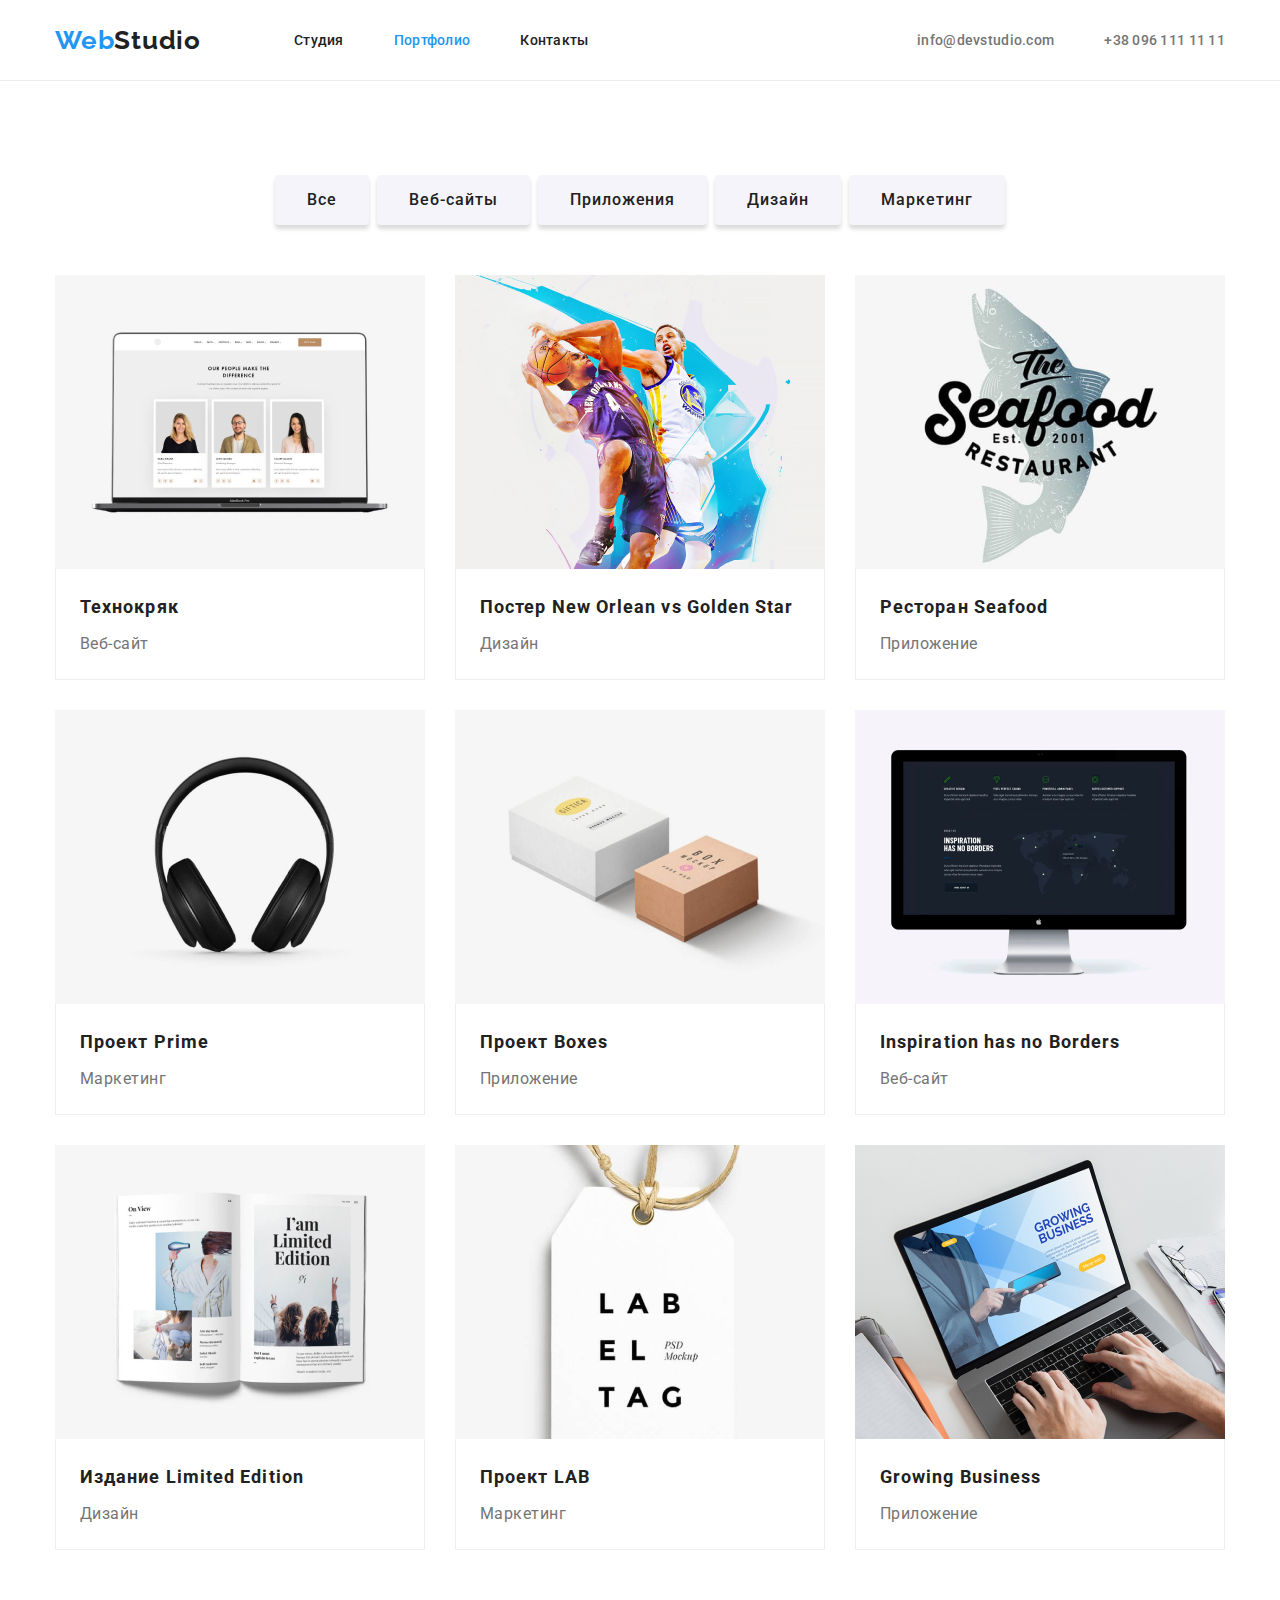
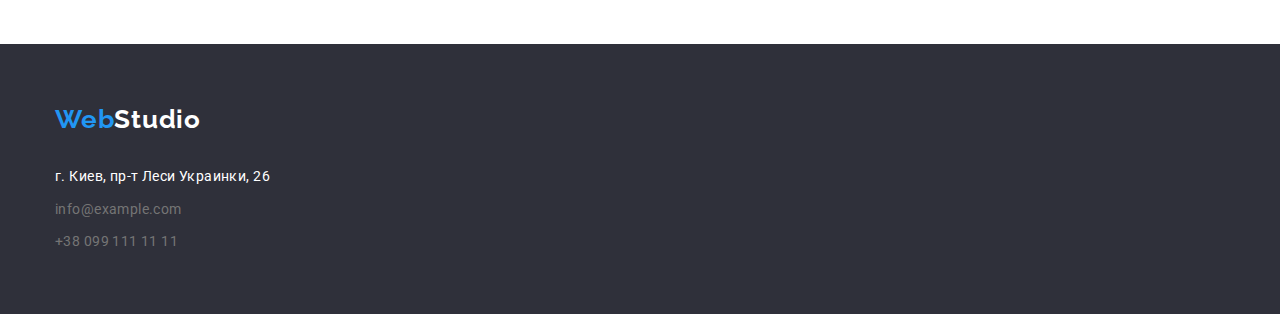
==== commit cd96cf06: "задает бордер для header" ====
--- a/portfolio.html
+++ b/portfolio.html
@@ -17,7 +17,7 @@
 
   <body>
     <!-- Header -->
-    <header>
+    <header class="header">
       <div class="container navigation">
         <div class="main-nav">
           <a lang="en" href="./index.html" class="logo link"
--- a/css/style.css
+++ b/css/style.css
@@ -6,6 +6,7 @@
   --bgc-footer: #2f303a;
   --footer-color: color: rgba(255, 255, 255, 0.6);
   --btn-filter-color: #F5F4FA;
+  --cards-border-color: #EEEEEE;
 }
 
 /* Base */
@@ -45,6 +46,9 @@
 
   background-color: var(--accent-color);
   color: var(--white-color);
+  box-shadow: 0px 4px 4px rgba(0, 0, 0, 0.15);
+border-radius: 4px;
+border: 0;
 }
 
 .title {
@@ -82,7 +86,15 @@
   display: block;
 }
 
+button {
+  cursor: pointer;
+}
+
 /* Header */
+
+.header {
+  border-bottom: 1px solid #ECECEC;
+}
 
 .logo {
 margin-right: 93px;
@@ -164,9 +176,7 @@
 }
 
 .hero .container {
-  display: flex;
-  flex-direction: column;
-  align-items: center;
+  text-align: center;
 }
 
 .main-title {
@@ -255,6 +265,8 @@
 .team .item {
   padding-bottom: 30px;
   width: 270px;
+  box-shadow: 0px 1px 3px rgba(0, 0, 0, 0.12), 0px 1px 1px rgba(0, 0, 0, 0.14), 0px 2px 1px rgba(0, 0, 0, 0.2);
+border-radius: 0px 0px 4px 4px;
 }
 
 .team .item:not(:last-child) {
@@ -355,12 +367,15 @@
   display: flex;
   flex-wrap: wrap;
   margin: -15px;
+  
 }
 
 .cards .item {
   margin: 15px;
   width: 370px;
 }
+
+
 
 .name-card {
   margin-top: 0;
@@ -382,5 +397,7 @@
 
 .card-desc {
   padding: 20px 24px;
-
+border-left: 1px solid var(--cards-border-color);
+border-right: 1px solid var(--cards-border-color);
+border-bottom: 1px solid var(--cards-border-color);
 }